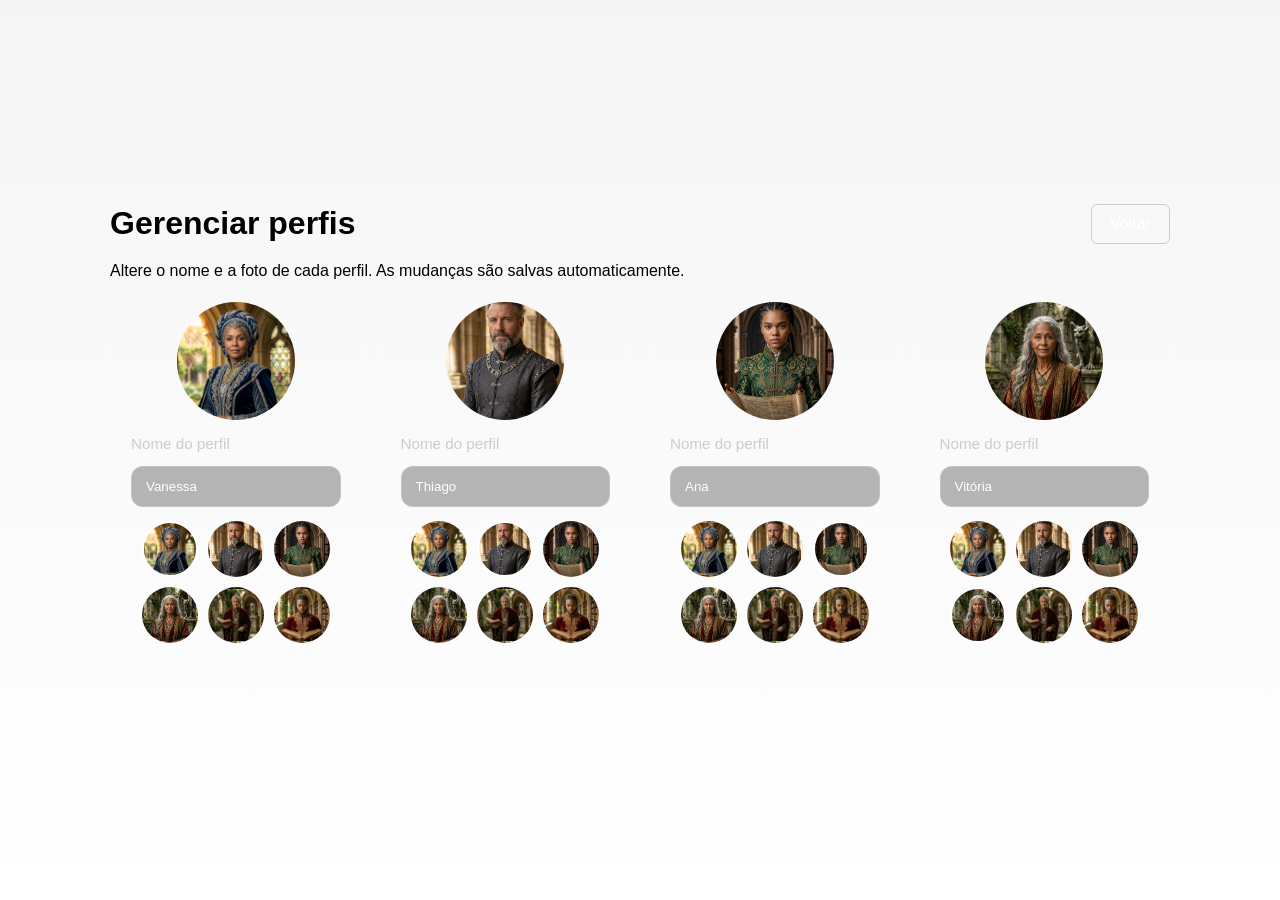
==== gerenciar.html @ 35dcf9c6 "Add files via upload" ====
<!DOCTYPE html>
<html lang="pt-br"> 
<head> 
    <meta charset="UTF-8"> 
    <meta name="viewport" content="width=device-width, initial-scale=1.0"> 
    <title>Gerenciar perfis</title>
    <link rel="stylesheet" href="style.css"> 
</head> 
<body> 
    <div class="manage-container">
        <header class="manage-header"> 
            <h1>Gerenciar perfis</h1> 
            <button type="button" class="back-button" id="back-home">Voltar</button> <!-- Botão para voltar à página inicial -->
        </header> 

        <p>Altere o nome e a foto de cada perfil. As mudanças são salvas automaticamente.</p> <!-- Instrução para o usuário -->

        <section class="profile-cards" id="manage-list"></section> <!-- Seção onde os cards de perfil serão renderizados -->

        <p class="status-message" id="status-message"></p> <!-- Elemento para exibir mensagens de status -->
    </div> <!-- Fim do container principal -->

    <script src="theme.js"></script> <!-- Carrega o script de tema -->
    <script src="js/gerenciar.js"></script> <!-- Carrega o script de gerenciamento de perfis -->
</body> <!-- Fim do corpo -->
</html> <!-- Fim do documento HTML -->
---- style.css ----
/* Reset básico */
* {
    margin: 0; /* Remove todas as margens padrão */
    padding: 0; /* Remove todos os preenchimentos padrão */
    box-sizing: border-box; /* Faz com que width e height incluam bordas e padding */
}

/* Corpo da página */
body {
    background: linear-gradient(to bottom, #141414, #000); /* Define um fundo gradiente de preto escuro para preto */
    color: white; /* Define a cor do texto como branco */
    font-family: Arial, sans-serif; /* Define a família de fontes como Arial ou sans-serif */
    min-height: 100vh; /* Define a altura mínima como 100% da viewport */
    display: flex; /* Define o display como flex para layout flexível */
    flex-direction: column; /* Define a direção flex como coluna */
    align-items: center; /* Centraliza os itens horizontalmente */
    justify-content: center; /* Centraliza os itens verticalmente */
    padding: 16px; /* Adiciona preenchimento de 16px */
}

/* Cabeçalho */
header {
    text-align: center; /* Centraliza o texto */
    margin-bottom: 30px; /* Adiciona margem inferior de 30px */
    width: 100%; /* Ocupa toda a largura */
    position: relative; /* Posicionamento relativo para o botão */
}

h1 {
    font-size: 2rem; /* Define o tamanho da fonte como 2rem */
    font-weight: bold; /* Define o peso da fonte como negrito */
}

/* Seção de perfis */
.profiles {
    list-style: none; /* Remove o marcador padrão das listas */
    padding: 0; /* Remove o padding padrão da lista */
    margin: 0; /* Remove a margem padrão da lista */
    display: flex; /* Define o display como flex para layout flexível */
    gap: 20px; /* Define o espaço entre os itens como 20px */
    flex-wrap: wrap; /* Permite que os itens quebrem para a próxima linha */
    justify-content: center; /* Centraliza os itens horizontalmente */
}

/* Cada perfil */
.profile-item {
    display: flex; /* Perfil em flex para alinhamento */
    flex-direction: column; /* Conteúdo em coluna dentro do item */
    align-items: center; /* Alinha o conteúdo ao centro */
    cursor: pointer; /* Cursor de clique */
    transition: transform 0.2s ease; /* Transição do hover */
}

.profile-item:hover {
    transform: scale(1.04); /* Traz leve zoom no hover */
}

/* Imagem do perfil */
.profile-item img {
    width: 120px; /* Imagem quadrada compacta */
    height: 120px; /* Imagem quadrada compacta */
    object-fit: cover; /* Ajuste de corte para caber no box */
    border: 2px solid transparent; /* Borda inicial invisível */
    transition: border-color 0.2s ease; /* Animação de borda */
}

.profile-item:hover img {
    border-color: white; /* Borda branca ao passar o mouse */
}

.profile-item figcaption {
    margin-top: 8px; /* Espaçamento entre imagem e texto */
    font-size: 1rem; /* Texto pequeno */
    text-align: center; /* Centrar texto */
}

/* Links dos perfis */
.profile-item a {
    text-decoration: none; /* Remove o sublinhado dos links */
    color: inherit; /* Herda a cor do texto */
}

/* Botão gerenciar perfis */
.botao-gerenciar {
    background: transparent;
    border: 1px solid #ccc;
    color: white;
    padding: 10px 20px;
    font-size: 1rem;
    cursor: pointer;
    border-radius: 5px;
    transition: background-color 0.3s ease;
    outline: none; /* Remove o outline padrão do focus */
}

.botao-gerenciar:hover {
    background-color: rgba(255, 255, 255, 0.1);
}

/* Linha horizontal para desktop */
.profiles {
    flex-direction: row; /* Garante que os perfis fiquem em linha */
}


/* Responsividade */
@media (max-width: 768px) {
    h1 {
        font-size: 1.8rem; /* Título menor em tablets */
    }

    .profiles {
        gap: 16px; /* Menos espaçamento entre perfis */
    }

    .profile img {
        width: 110px; /* Imagens um pouco menores */
        height: 110px;
    }

    .profile figcaption {
        font-size: 0.95rem; /* Texto levemente menor */
    }
}

/* Seção gerenciar perfis */
.gerenciar { /* Container para a seção de gerenciamento */
    display: flex; /* Usa flexbox para layout */
    justify-content: center; /* Centraliza o conteúdo horizontalmente */
    margin-top: 20px; /* Margem superior para espaçamento */
}

.botao-gerenciar { /* Estilo do botão de gerenciar perfis */
    background: transparent; /* Fundo transparente */
    border: 1px solid #ccc; /* Borda cinza clara */
    color: white; /* Texto branco */
    padding: 10px 20px; /* Preenchimento interno */
    font-size: 1rem; /* Tamanho da fonte */
    cursor: pointer; /* Cursor de ponteiro */
    border-radius: 5px; /* Bordas arredondadas */
    transition: background-color 0.3s ease; /* Transição suave para hover */
}

.botao-gerenciar:hover { /* Estilo ao passar o mouse */
    background-color: rgba(255, 255, 255, 0.1); /* Fundo semi-transparente */
}

.manage-container { /* Container principal da página de gerenciamento */
    max-width: 1100px; /* Largura máxima */
    width: 100%; /* Largura total */
    margin: 0 auto; /* Centraliza horizontalmente */
    padding: 24px 20px; /* Preenchimento interno */
}

.manage-header { /* Cabeçalho da página de gerenciamento */
    display: flex; /* Flexbox para layout */
    align-items: center; /* Alinha itens ao centro verticalmente */
    justify-content: space-between; /* Espaça itens entre si */
    flex-wrap: wrap; /* Permite quebra de linha */
    gap: 16px; /* Espaço entre itens */
    margin-bottom: 18px; /* Margem inferior */
}

.manage-header h1 { /* Título no cabeçalho */
    font-size: 2rem; /* Tamanho da fonte */
}

.back-button { /* Botão de voltar */
    background: transparent; /* Fundo transparente */
    border: 1px solid #ccc; /* Borda cinza */
    color: white; /* Texto branco */
    padding: 10px 18px; /* Preenchimento */
    font-size: 1rem; /* Tamanho da fonte */
    cursor: pointer; /* Cursor de ponteiro */
    border-radius: 6px; /* Bordas arredondadas */
    transition: background-color 0.25s ease; /* Transição suave */
}

.back-button:hover { /* Hover do botão voltar */
    background: rgba(255, 255, 255, 0.12); /* Fundo semi-transparente */
}

.profile-cards { /* Container para os cards de perfil */
    display: grid; /* Usa grid layout */
    grid-template-columns: repeat(auto-fit, minmax(240px, 1fr)); /* Colunas responsivas */
    gap: 18px; /* Espaço entre cards */
}

.profile-card { /* Estilo de cada card de perfil */
    background: rgba(255, 255, 255, 0.05); /* Fundo semi-transparente */
    border: 1px solid rgba(255, 255, 255, 0.12); /* Borda sutil */
    border-radius: 18px; /* Bordas arredondadas */
    padding: 20px; /* Preenchimento interno */
    display: flex; /* Flexbox */
    flex-direction: column; /* Direção coluna */
    align-items: center; /* Alinha ao centro */
    gap: 14px; /* Espaço entre elementos */
}

.profile-card img.profile-avatar { /* Imagem do avatar no card */
    width: 120px; /* Largura */
    height: 120px; /* Altura */
    object-fit: cover; /* Ajusta a imagem */
    border-radius: 999px; /* Forma circular */
    border: 1px solid rgba(255, 255, 255, 0.16); /* Borda sutil */
}

.profile-card label { /* Rótulo para o input de nome */
    width: 100%; /* Largura total */
    font-size: 0.95rem; /* Tamanho da fonte */
    color: #ccc; /* Cor cinza */
    text-align: left; /* Alinhamento à esquerda */
}

.profile-name-input { /* Campo de input para nome */
    width: 100%; /* Largura total */
    padding: 12px 14px; /* Preenchimento */
    border-radius: 12px; /* Bordas arredondadas */
    border: 1px solid rgba(255, 255, 255, 0.18); /* Borda sutil */
    background: rgba(0, 0, 0, 0.28); /* Fundo escuro */
    color: white; /* Texto branco */
}

.profile-name-input:focus { /* Foco no input */
    outline: none; /* Remove outline padrão */
    border-color: #ffffff; /* Borda branca */
    background: rgba(255, 255, 255, 0.08); /* Fundo claro */
}

.avatar-options { /* Container para opções de avatar */
    display: flex; /* Flexbox */
    flex-wrap: wrap; /* Permite quebra */
    gap: 10px; /* Espaço entre botões */
    justify-content: center; /* Centraliza */
    width: 100%; /* Largura total */
}

.avatar-choice { /* Botão de escolha de avatar */
    width: 56px; /* Largura */
    height: 56px; /* Altura */
    border-radius: 50%; /* Forma circular */
    border: 2px solid transparent; /* Borda invisível */
    background-size: cover; /* Cobre o fundo */
    background-position: center; /* Centraliza imagem */
    cursor: pointer; /* Cursor de ponteiro */
    transition: transform 0.2s ease, border-color 0.2s ease; /* Transições */
}

.avatar-choice:hover { /* Hover no botão de avatar */
    transform: scale(1.05); /* Aumenta ligeiramente */
}

.avatar-choice.selected { /* Classe para avatar selecionado */
    border-color: #ffffff; /* Borda branca */
}

.status-message { /* Mensagem de status */
    margin-top: 14px; /* Margem superior */
    font-size: 0.95rem; /* Tamanho da fonte */
    color: #8bc34a; /* Cor verde */
    min-height: 1.2em; /* Altura mínima */
    text-align: center; /* Centraliza texto */
}

@media (max-width: 480px) {
    body {
        padding: 10px; /* Menos padding em dispositivos pequenos */
    }

    h1 {
        font-size: 1.6rem; /* Título ainda menor em celulares */
    }

    .profiles {
        gap: 12px; /* Espaçamento menor em celulares */
    }

    .profile-item img {
        width: 90px; /* Imagens pequenas para celular */
        height: 90px;
    }

    .profile-item figcaption {
        font-size: 0.9rem; /* Texto menor em celular */
    }
}

/* Container do header */
.header-container {
    display: flex; /* Layout flexível para header */
    align-items: center; /* Alinha itens ao centro verticalmente */
    justify-content: center; /* Centraliza horizontalmente */
    gap: 20px; /* Espaço entre h1 e botão */
    position: relative; /* Posicionamento relativo */
}

/* Botão de alternância de tema */
.theme-toggle {
    background: transparent; /* Sem fundo */
    border: none; /* Sem borda */
    font-size: 1.8rem; /* Tamanho do emoji */
    cursor: pointer; /* Cursor de clique */
    transition: transform 0.3s ease; /* Animação ao clicar */
    padding: 8px 12px; /* Espaçamento interno */
    border-radius: 50%; /* Botão circular */
    position: fixed; /* Posicionamento fixo na viewport */
    top: 16px; /* Distância do topo */
    right: 16px; /* Canto superior direito */
    z-index: 1000; /* Camada acima de tudo */
}

.theme-toggle:hover {
    transform: scale(1.2); /* Aumenta no hover */
}

/* Tema claro */
html[data-theme="light"] body {
    background: linear-gradient(to bottom, #f5f5f5, #ffffff) !important; /* Fundo claro */
    color: #000000 !important; /* Texto preto */
}

html[data-theme="light"] h1 {
    color: #000000 !important; /* Título preto */
}

html[data-theme="light"] .profile-item figcaption {
    color: #000000 !important; /* Legenda preta */
}

html[data-theme="light"] .profile-item:hover img {
    border-color: #000000 !important; /* Borda preta no hover */
}

html[data-theme="light"] .botao-gerenciar {
    color: #000000 !important; /* Botão preto no modo light */
    border-color: #000000 !important; /* Borda preta */
}

/* Tema escuro (padrão) */
html[data-theme="dark"] body {
    background: linear-gradient(to bottom, #141414, #000) !important; /* Fundo escuro */
    color: white !important; /* Texto branco */
}

html[data-theme="dark"] h1 {
    color: white !important; /* Título branco */
}

html[data-theme="dark"] .profile-item figcaption {
    color: white !important; /* Legenda branca */
}

html[data-theme="dark"] .profile-item:hover img {
    border-color: white !important; /* Borda branca no hover */
}

/* INTRO COM VÍDEO */
#intro {
    position: fixed; /* Fixa na tela */
    top: 0;
    left: 0;
    width: 100%; /* Ocupa toda largura */
    height: 100%; /* Ocupa toda altura */
    background: black; /* Fundo preto estilo Netflix */
    display: flex; /* Centraliza o vídeo */
    align-items: center;
    justify-content: center;
    z-index: 9999; /* Fica acima de tudo */
}

/* VÍDEO EM TELA CHEIA */
#intro video {
    width: 100%;
    height: 100%;
    object-fit: cover; /* Faz o vídeo cobrir a tela */
}

/* ANIMAÇÃO PARA SUMIR AUTOMÁTICO (sem JS) */
#intro {
    animation: esconderIntro 4s forwards; /* tempo = duração do vídeo */
}

@keyframes esconderIntro {
    0% {
        opacity: 1;
    }
    80% {
        opacity: 1;
    }
    100% {
        opacity: 0;
        visibility: hidden;
    }
}
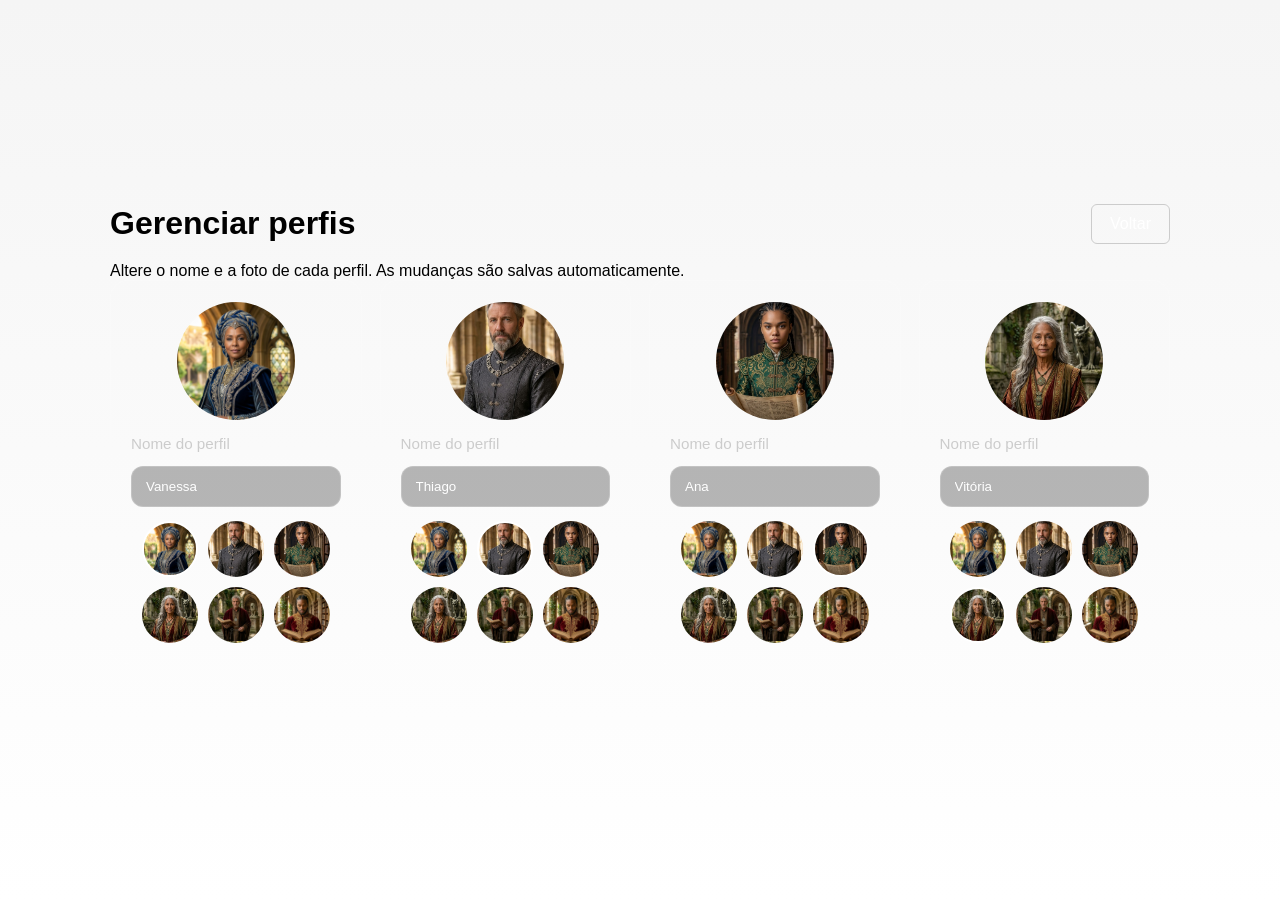
==== commit f480f32f: "Add files via upload" ====
--- a/gerenciar.html
+++ b/gerenciar.html
@@ -10,17 +10,19 @@
     <div class="manage-container">
         <header class="manage-header"> 
             <h1>Gerenciar perfis</h1> 
-            <button type="button" class="back-button" id="back-home">Voltar</button> <!-- Botão para voltar à página inicial -->
+            <button type="button" class="back-button" id="back-home">Voltar</button>
         </header> 
 
-        <p>Altere o nome e a foto de cada perfil. As mudanças são salvas automaticamente.</p> <!-- Instrução para o usuário -->
+        <p>Altere o nome e a foto de cada perfil. As mudanças são salvas automaticamente.</p>
 
-        <section class="profile-cards" id="manage-list"></section> <!-- Seção onde os cards de perfil serão renderizados -->
+        <!-- Os cards de perfil editáveis são gerados dinamicamente pelo gerenciar.js -->
+        <section class="profile-cards" id="manage-list"></section>
 
-        <p class="status-message" id="status-message"></p> <!-- Elemento para exibir mensagens de status -->
-    </div> <!-- Fim do container principal -->
+        <!-- Exibe mensagens de feedback ao usuário, como "Nome atualizado!" -->
+        <p class="status-message" id="status-message"></p>
+    </div>
 
-    <script src="theme.js"></script> <!-- Carrega o script de tema -->
-    <script src="js/gerenciar.js"></script> <!-- Carrega o script de gerenciamento de perfis -->
-</body> <!-- Fim do corpo -->
-</html> <!-- Fim do documento HTML -->
+    <script src="theme.js"></script>
+    <script src="js/gerenciar.js"></script>
+</body>
+</html>
